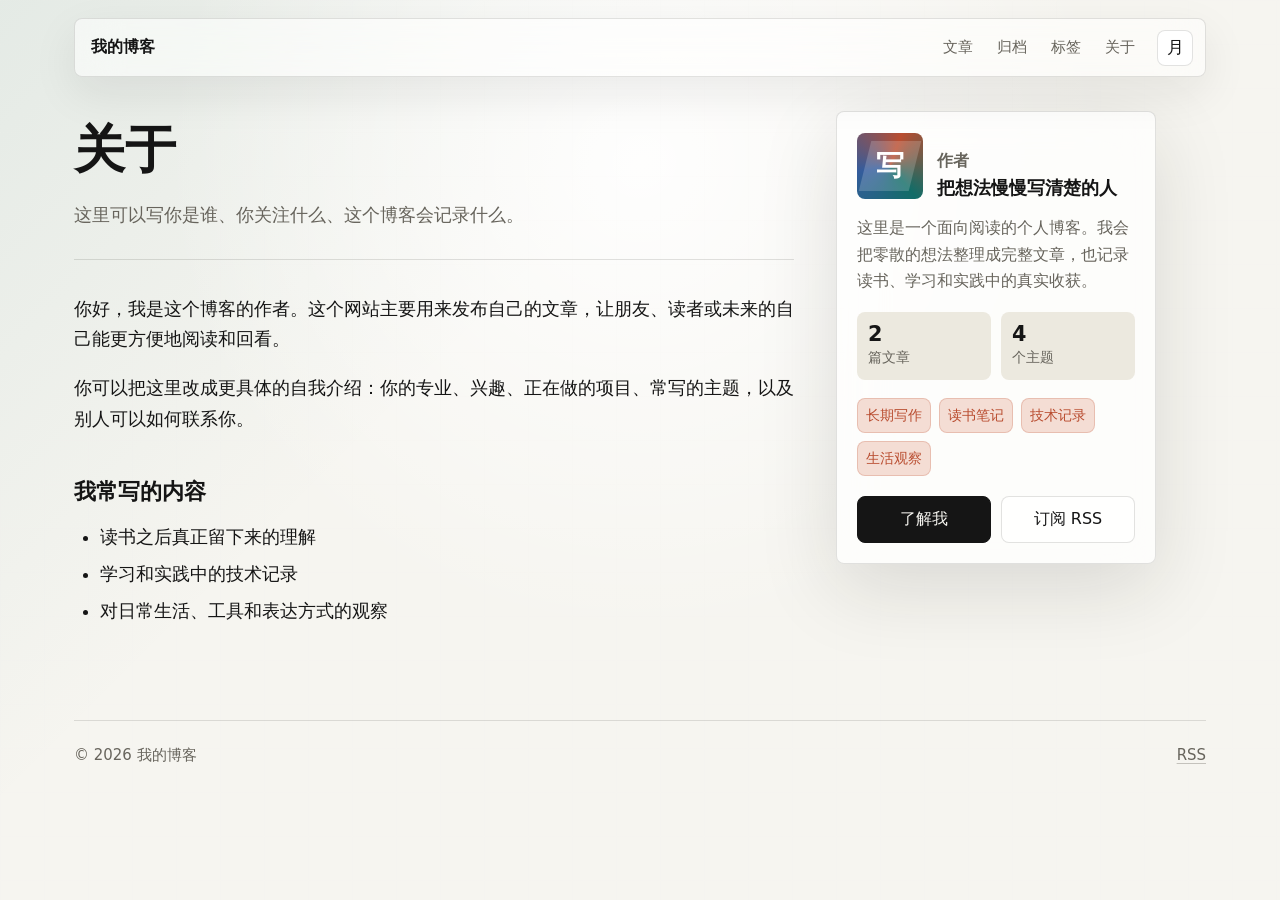
==== about/index.html @ 27caa25a "Add files via upload" ====
<!DOCTYPE html><html lang="zh-CN"> <head><meta charset="UTF-8"><meta name="description" content="关于这个博客和作者。"><meta name="viewport" content="width=device-width, initial-scale=1.0"><link rel="icon" type="image/svg+xml" href="/favicon.svg"><link rel="alternate" type="application/rss+xml" title="我的博客 RSS" href="/rss.xml"><title>关于 - 我的博客</title><link rel="stylesheet" href="/_astro/BaseLayout.DSLB6Lpn.css"></head> <body> <div class="reading-progress" data-reading-progress aria-hidden="true"></div> <div class="page-shell"> <header class="site-header"> <a class="brand" href="/" aria-label="回到首页">我的博客</a> <div class="header-actions"> <nav aria-label="主导航"> <a href="/">文章</a><a href="/archive/">归档</a><a href="/tags/">标签</a><a href="/about/">关于</a> </nav> <button class="icon-button" type="button" data-theme-toggle aria-label="切换到深色模式">月</button> </div> </header> <main>  <div class="about-grid"> <article class="article-page"> <header class="article-header"> <h1>关于</h1> <p>这里可以写你是谁、你关注什么、这个博客会记录什么。</p> </header> <div class="prose"> <p>
你好，我是这个博客的作者。这个网站主要用来发布自己的文章，让朋友、读者或未来的自己能更方便地阅读和回看。
</p> <p>
你可以把这里改成更具体的自我介绍：你的专业、兴趣、正在做的项目、常写的主题，以及别人可以如何联系你。
</p> <h2>我常写的内容</h2> <ul> <li>读书之后真正留下来的理解</li> <li>学习和实践中的技术记录</li> <li>对日常生活、工具和表达方式的观察</li> </ul> </div> </article> <aside class="author-panel" data-depth-card data-reveal aria-label="作者资料"> <div class="author-identity"> <div class="author-avatar" aria-hidden="true"> <span>写</span> </div> <div> <p class="eyebrow">作者</p> <h2>把想法慢慢写清楚的人</h2> </div> </div> <p>
这里是一个面向阅读的个人博客。我会把零散的想法整理成完整文章，也记录读书、学习和实践中的真实收获。
</p> <div class="author-stats" aria-label="博客概况"> <span><strong>2</strong> 篇文章</span> <span><strong>4</strong> 个主题</span> </div> <div class="topic-list" aria-label="常写主题"> <span>长期写作</span><span>读书笔记</span><span>技术记录</span><span>生活观察</span> </div> <div class="author-links"> <a href="/about/">了解我</a> <a href="/rss.xml">订阅 RSS</a> </div> </aside> </div>  </main> <footer class="site-footer"> <span>© 2026 我的博客</span> <a href="/rss.xml">RSS</a> </footer> </div> <script src="/site.js"></script> </body> </html>
---- _astro/BaseLayout.DSLB6Lpn.css ----
:root{color-scheme:light;--bg: #f6f5f0;--bg-rgb: 246, 245, 240;--surface: rgba(255, 255, 255, .74);--surface-solid: #ffffff;--surface-soft: #ece9df;--text: #151515;--muted: #67645c;--line: rgba(32, 32, 29, .13);--accent: #126c67;--accent-strong: #0a4d49;--accent-soft: #dff1ec;--warm: #b94d30;--warm-soft: #f4ddd4;--cool: #345c9c;--focus: #b94d30;--shadow: 0 24px 80px rgba(29, 29, 26, .13);--soft-shadow: 0 16px 45px rgba(29, 29, 26, .08);--max-width: 1180px;--reading-width: 720px;--spotlight-x: 50%;--spotlight-y: 18%}:root[data-theme=dark]{color-scheme:dark;--bg: #0f1110;--bg-rgb: 15, 17, 16;--surface: rgba(30, 32, 30, .72);--surface-solid: #1d1f1d;--surface-soft: #262925;--text: #f6f3ea;--muted: #b5b0a3;--line: rgba(246, 243, 234, .13);--accent: #79d2c2;--accent-strong: #a8efe2;--accent-soft: #173a36;--warm: #f09a75;--warm-soft: #3b261f;--cool: #9bbcff;--shadow: 0 24px 90px rgba(0, 0, 0, .42);--soft-shadow: 0 14px 42px rgba(0, 0, 0, .3)}*{box-sizing:border-box}html{background:radial-gradient(circle at var(--spotlight-x) var(--spotlight-y),rgba(255,255,255,.9),transparent 28rem),linear-gradient(135deg,rgba(18,108,103,.08),transparent 34rem),var(--bg);color:var(--text);font-family:ui-sans-serif,system-ui,-apple-system,BlinkMacSystemFont,Segoe UI,sans-serif;font-size:17px;line-height:1.65;scroll-behavior:smooth}:root[data-theme=dark] html,:root[data-theme=dark]{background:radial-gradient(circle at var(--spotlight-x) var(--spotlight-y),rgba(121,210,194,.18),transparent 28rem),linear-gradient(135deg,rgba(240,154,117,.1),transparent 34rem),var(--bg)}body{margin:0}body:before{background-image:linear-gradient(rgba(var(--bg-rgb),.2) 1px,transparent 1px),linear-gradient(90deg,rgba(var(--bg-rgb),.2) 1px,transparent 1px);background-size:44px 44px;content:"";inset:0;opacity:.34;pointer-events:none;position:fixed;z-index:-1}a{color:inherit;text-decoration-color:color-mix(in srgb,currentColor 35%,transparent);text-underline-offset:.18em;transition:color .18s ease,text-decoration-color .18s ease,background .18s ease,border-color .18s ease,transform .18s ease}a:hover{color:var(--accent-strong);text-decoration-color:currentColor}button,input{font:inherit}a:focus-visible,button:focus-visible,input:focus-visible{border-radius:8px;outline:3px solid color-mix(in srgb,var(--focus) 44%,transparent);outline-offset:4px}.reading-progress{background:linear-gradient(90deg,var(--accent),var(--cool),var(--warm));height:3px;left:0;position:fixed;right:0;top:0;transform:scaleX(0);transform-origin:left;z-index:40}.page-shell{margin:0 auto;max-width:var(--max-width);min-height:100vh;padding:18px 24px 36px}.site-header{align-items:center;backdrop-filter:blur(22px) saturate(160%);background:color-mix(in srgb,var(--surface) 76%,transparent);border:1px solid var(--line);border-radius:8px;box-shadow:var(--soft-shadow);display:flex;justify-content:space-between;gap:20px;padding:10px 12px 10px 16px;position:sticky;top:14px;z-index:30}.brand{color:var(--text);font-size:.96rem;font-weight:780;text-decoration:none;white-space:nowrap}.header-actions{align-items:center;display:flex;gap:12px}.site-header nav{align-items:center;display:flex;flex-wrap:wrap;gap:4px;justify-content:flex-end}.site-header nav a{border-radius:8px;color:var(--muted);font-size:.9rem;padding:6px 10px;text-decoration:none}.site-header nav a:hover{background:var(--surface-soft);color:var(--text)}.icon-button{align-items:center;background:var(--surface-solid);border:1px solid var(--line);border-radius:8px;color:var(--text);cursor:pointer;display:inline-flex;height:36px;justify-content:center;line-height:1;min-width:36px;padding:0}.icon-button:hover{border-color:color-mix(in srgb,var(--accent) 45%,var(--line));color:var(--accent-strong);transform:translateY(-1px)}main{padding:34px 0 32px}.hero-stage{align-items:center;display:grid;gap:42px;grid-template-columns:minmax(0,1.05fr) minmax(340px,.78fr);overflow:hidden;padding:58px 0 52px;position:relative}.kinetic-canvas{inset:0;opacity:.9;pointer-events:none;position:absolute;width:100%;height:100%;z-index:-1}.hero-copy{max-width:760px}.eyebrow{color:var(--accent);font-size:.83rem;font-weight:780;margin:0 0 12px}h1,h2,h3{line-height:1.08;margin:0}.hero-copy h1,.intro h1,.page-title h1,.article-header h1{font-family:ui-serif,Georgia,Times New Roman,"Noto Serif SC",serif;font-size:4.35rem;font-weight:820;max-width:830px}.hero-copy p,.intro p,.page-title p,.article-header p{color:var(--muted);font-size:1.08rem;margin:22px 0 0;max-width:650px}.hero-actions{display:flex;flex-wrap:wrap;gap:12px;margin-top:30px}.primary-link,.secondary-link,.author-links a,.feature-note a{align-items:center;border-radius:8px;display:inline-flex;font-size:.94rem;justify-content:center;min-height:42px;padding:9px 16px;text-decoration:none}.primary-link,.author-links a:first-child,.feature-note a{background:var(--text);border:1px solid var(--text);color:var(--bg)}.secondary-link,.author-links a:last-child{background:var(--surface);border:1px solid var(--line);color:var(--text)}.primary-link:hover,.secondary-link:hover,.author-links a:hover,.feature-note a:hover{transform:translateY(-2px)}.hero-visual{perspective:1200px}.device-shell{backdrop-filter:blur(28px) saturate(150%);background:linear-gradient(145deg,color-mix(in srgb,var(--surface-solid) 82%,transparent),color-mix(in srgb,var(--surface) 74%,transparent)),var(--surface);border:1px solid var(--line);border-radius:8px;box-shadow:var(--shadow);min-height:490px;overflow:hidden;padding:18px;position:relative;transform-style:preserve-3d}.device-shell:before{background:linear-gradient(115deg,transparent 0 34%,color-mix(in srgb,var(--accent) 28%,transparent) 34% 35%,transparent 35% 100%),repeating-linear-gradient(90deg,color-mix(in srgb,var(--line) 58%,transparent) 0 1px,transparent 1px 76px);content:"";inset:0;opacity:.42;position:absolute}.device-topline,.feature-note,.signal-grid{position:relative}.device-topline{align-items:center;color:var(--muted);display:flex;font-size:.82rem;justify-content:space-between}.feature-note{background:color-mix(in srgb,var(--surface-solid) 66%,transparent);border:1px solid var(--line);border-radius:8px;margin-top:88px;max-width:330px;padding:20px}.feature-note p{color:var(--accent);font-size:.84rem;font-weight:760;margin:0 0 10px}.feature-note h2{font-size:1.55rem}.feature-note span{color:var(--muted);display:block;margin-top:12px}.feature-note a{margin-top:18px}.signal-grid{display:grid;gap:10px;grid-template-columns:repeat(3,1fr);margin-left:auto;margin-top:54px;width:min(100%,310px)}.signal-grid span{aspect-ratio:1.35;background:linear-gradient(135deg,color-mix(in srgb,var(--accent) 26%,transparent),color-mix(in srgb,var(--cool) 18%,transparent)),var(--surface-soft);border:1px solid var(--line);border-radius:8px}.experience-strip{display:grid;gap:14px;grid-template-columns:repeat(3,1fr);margin-bottom:34px}.experience-strip div{backdrop-filter:blur(18px);background:var(--surface);border:1px solid var(--line);border-radius:8px;box-shadow:var(--soft-shadow);padding:18px}.experience-strip strong,.experience-strip span{display:block}.experience-strip strong{font-size:1rem}.experience-strip span{color:var(--muted);font-size:.9rem;margin-top:4px}.home-grid,.about-grid{align-items:start;display:grid;gap:42px;grid-template-columns:minmax(0,1fr) 320px}.about-grid{grid-template-columns:minmax(0,var(--reading-width)) 320px}.author-panel,.explore-panel{backdrop-filter:blur(24px) saturate(145%);background:var(--surface);border:1px solid var(--line);border-radius:8px;box-shadow:var(--shadow)}.author-panel{padding:20px;position:sticky;top:92px;transform-style:preserve-3d}.author-identity{align-items:center;display:flex;gap:14px}.author-avatar{align-items:center;aspect-ratio:1;background:conic-gradient(from 140deg,var(--accent),var(--cool),var(--warm),var(--accent));border-radius:8px;color:#fff;display:inline-flex;flex:0 0 66px;font-family:ui-serif,Georgia,"Noto Serif SC",serif;font-size:1.65rem;font-weight:820;justify-content:center;overflow:hidden;position:relative}.author-avatar:before{background:#ffffff2e;content:"";inset:8px;position:absolute;transform:skew(-14deg)}.author-avatar span{position:relative}.author-panel .eyebrow{margin-bottom:2px}.author-panel h2{font-size:1.08rem;line-height:1.24}.author-panel p{color:var(--muted);font-size:.94rem;margin:16px 0 0}.author-stats{display:grid;gap:10px;grid-template-columns:1fr 1fr;margin-top:18px}.author-stats span{background:var(--surface-soft);border-radius:8px;color:var(--muted);display:grid;font-size:.82rem;padding:11px}.author-stats strong{color:var(--text);font-size:1.22rem;line-height:1.1}.topic-list{display:flex;flex-wrap:wrap;gap:8px;margin-top:18px}.topic-list span{background:var(--warm-soft);border:1px solid color-mix(in srgb,var(--warm) 22%,transparent);border-radius:8px;color:var(--warm);font-size:.82rem;padding:5px 8px}.author-links{display:grid;gap:10px;grid-template-columns:1fr 1fr;margin-top:20px}.explore-panel{margin-bottom:34px;padding:20px}.section-heading{align-items:baseline;display:flex;justify-content:space-between;gap:16px;margin-bottom:18px}.section-heading h2{font-size:1.35rem}.section-heading a,.count-label{color:var(--muted);font-size:.92rem}.search-box{display:grid;gap:8px}.search-box span{color:var(--muted);font-size:.86rem}.search-box input{background:color-mix(in srgb,var(--surface-solid) 65%,transparent);border:1px solid var(--line);border-radius:8px;color:var(--text);min-height:48px;padding:10px 13px;width:100%}.search-box input::placeholder{color:color-mix(in srgb,var(--muted) 70%,transparent)}.filter-row{display:flex;flex-wrap:wrap;gap:8px;margin-top:14px}.filter-chip{background:var(--surface-soft);border:1px solid var(--line);border-radius:8px;color:var(--muted);cursor:pointer;font-size:.86rem;min-height:34px;padding:6px 10px;transition:transform .16s ease,background .16s ease,color .16s ease}.filter-chip:hover{transform:translateY(-1px)}.filter-chip.is-active{background:var(--accent);border-color:var(--accent);color:#fff}.article-section{position:relative}.article-section:before{background:linear-gradient(var(--accent),transparent);content:"";height:calc(100% - 84px);left:22px;opacity:.22;position:absolute;top:84px;width:1px}.post-list{display:grid;gap:18px}.post-card{backdrop-filter:blur(20px);background:var(--surface);border:1px solid var(--line);border-radius:8px;box-shadow:var(--soft-shadow);display:grid;gap:18px;grid-template-columns:46px minmax(0,1fr);padding:18px;position:relative;transform-style:preserve-3d;transition:background .18s ease,border-color .18s ease,box-shadow .18s ease,transform .18s ease}.post-card:hover{border-color:color-mix(in srgb,var(--accent) 34%,var(--line));box-shadow:var(--shadow)}.post-card[hidden]{display:none}.post-index{align-items:center;background:var(--text);border-radius:8px;color:var(--bg);display:inline-flex;font-size:.78rem;font-weight:760;height:36px;justify-content:center;margin-top:3px;width:36px}.post-card h2{font-size:1.5rem;margin-top:4px}.post-card h2 a{text-decoration:none}.post-card p{color:var(--muted);margin:10px 0 12px;max-width:680px}.post-meta{align-items:center;color:var(--muted);display:flex;flex-wrap:wrap;font-size:.88rem;gap:8px 14px}.tag-row{display:flex;flex-wrap:wrap;gap:8px}.tag-row a,.tag-cloud a{background:var(--accent-soft);border:1px solid color-mix(in srgb,var(--accent) 18%,transparent);border-radius:8px;color:var(--accent-strong);font-size:.88rem;line-height:1.2;padding:6px 9px;text-decoration:none}.tag-row a:hover,.tag-cloud a:hover{background:color-mix(in srgb,var(--accent-soft) 76%,var(--surface-solid));transform:translateY(-1px)}.empty-state{background:var(--surface);border:1px dashed var(--line);border-radius:8px;color:var(--muted);margin-top:16px;padding:16px}.page-title{border-bottom:1px solid var(--line);margin-bottom:34px;padding-bottom:28px}.article-page{margin:0 auto;max-width:var(--reading-width)}.article-header{border-bottom:1px solid var(--line);margin-bottom:34px;padding-bottom:28px}.article-header h1,.page-title h1{font-size:3rem;margin-top:12px}.article-header .tag-row{margin-top:18px}.prose{font-family:ui-serif,Georgia,Times New Roman,"Noto Serif SC",serif;font-size:1.08rem}.prose>*+*{margin-top:1.05em}.prose h2{font-family:ui-sans-serif,system-ui,-apple-system,BlinkMacSystemFont,Segoe UI,sans-serif;font-size:1.32rem;margin-top:2em}.prose p{margin-bottom:0}.prose ul,.prose ol{padding-left:1.4em}.prose li+li{margin-top:.35em}.prose code{background:var(--surface-soft);border-radius:4px;font-family:ui-monospace,SFMono-Regular,Consolas,Liberation Mono,monospace;font-size:.92em;padding:.1em .28em}.prose pre{background:#20201d;border-radius:8px;color:#fbfaf7;overflow-x:auto;padding:18px}.prose pre code{background:transparent;color:inherit;padding:0}.archive-list{display:grid;gap:32px}.archive-year h2{color:var(--accent);font-size:1rem;margin-bottom:10px}.archive-year ul{display:grid;gap:12px;list-style:none;margin:0;padding:0}.archive-year li{align-items:baseline;display:grid;gap:14px;grid-template-columns:74px 1fr}.archive-year time{color:var(--muted);font-size:.9rem}.tag-cloud{display:flex;flex-wrap:wrap;gap:10px}.tag-cloud a{align-items:center;display:inline-flex;gap:8px}.tag-cloud small{color:var(--muted);font-size:.78rem}.site-footer{align-items:center;border-top:1px solid var(--line);color:var(--muted);display:flex;font-size:.88rem;justify-content:space-between;gap:16px;margin-top:44px;padding-top:22px}[data-reveal]{opacity:1;transform:translateY(18px);transition:opacity .7s ease,transform .7s cubic-bezier(.2,.8,.2,1);transition-delay:var(--delay, 0ms)}[data-reveal].is-visible{opacity:1;transform:translateY(0)}@media(prefers-reduced-motion:reduce){*,*:before,*:after{animation-duration:.01ms!important;scroll-behavior:auto!important;transition-duration:.01ms!important}[data-reveal]{opacity:1;transform:none}}@media(max-width:980px){.hero-stage,.home-grid,.about-grid{grid-template-columns:1fr}.hero-stage{padding-top:40px}.hero-visual{max-width:560px}.author-panel{position:static}}@media(max-width:760px){html{font-size:16px}.page-shell{padding:12px 18px 30px}.site-header{align-items:flex-start;flex-direction:column;top:8px}.header-actions{align-items:flex-start;justify-content:space-between;width:100%}.site-header nav{justify-content:flex-start}main{padding-top:26px}.hero-stage{gap:22px;padding:26px 0 18px}.hero-copy h1{font-size:2.32rem}.hero-copy p{font-size:1rem;margin-top:16px}.hero-actions{margin-top:20px}.primary-link,.secondary-link{min-height:38px}.article-header h1,.page-title h1{font-size:2.2rem}.device-shell{min-height:246px;padding:14px}.feature-note{margin-top:28px;padding:16px}.feature-note h2{font-size:1.25rem}.feature-note span{margin-top:8px}.feature-note a{margin-top:12px;min-height:36px}.signal-grid{display:none}.experience-strip{grid-template-columns:1fr}.section-heading{align-items:flex-start;flex-direction:column;gap:8px}.author-links,.author-stats{grid-template-columns:1fr}.article-section:before{display:none}.post-card{grid-template-columns:1fr}.post-index{height:30px;width:42px}.archive-year li{gap:4px;grid-template-columns:1fr}}@media(max-width:430px){.hero-copy h1{font-size:2.18rem}.hero-actions{display:grid}.device-shell{min-height:238px}}
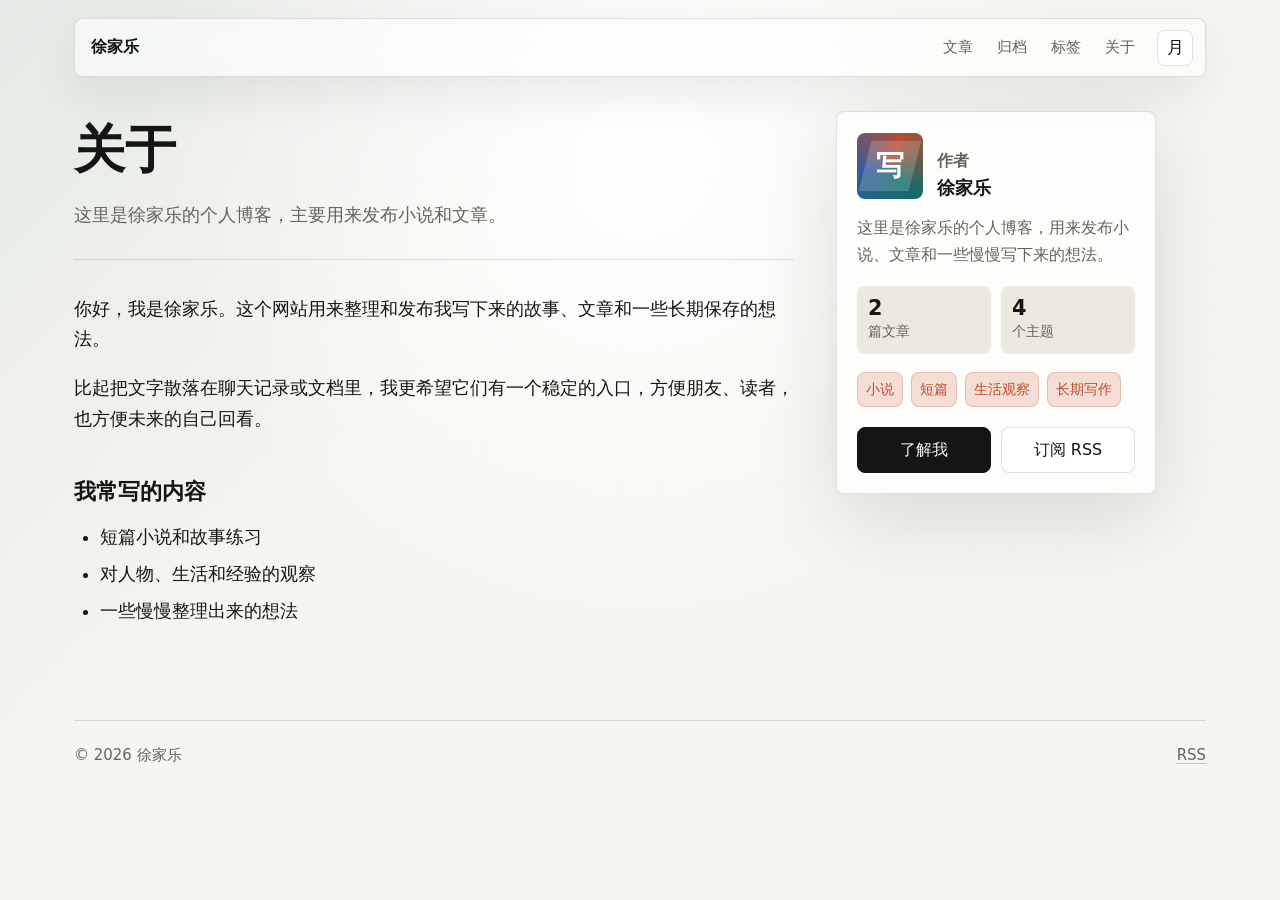
==== commit 67ee6d9c: "Add files via upload" ====
--- a/about/index.html
+++ b/about/index.html
@@ -1,7 +1,7 @@
-<!DOCTYPE html><html lang="zh-CN"> <head><meta charset="UTF-8"><meta name="description" content="关于这个博客和作者。"><meta name="viewport" content="width=device-width, initial-scale=1.0"><link rel="icon" type="image/svg+xml" href="/favicon.svg"><link rel="alternate" type="application/rss+xml" title="我的博客 RSS" href="/rss.xml"><title>关于 - 我的博客</title><link rel="stylesheet" href="/_astro/BaseLayout.DSLB6Lpn.css"></head> <body> <div class="reading-progress" data-reading-progress aria-hidden="true"></div> <div class="page-shell"> <header class="site-header"> <a class="brand" href="/" aria-label="回到首页">我的博客</a> <div class="header-actions"> <nav aria-label="主导航"> <a href="/">文章</a><a href="/archive/">归档</a><a href="/tags/">标签</a><a href="/about/">关于</a> </nav> <button class="icon-button" type="button" data-theme-toggle aria-label="切换到深色模式">月</button> </div> </header> <main>  <div class="about-grid"> <article class="article-page"> <header class="article-header"> <h1>关于</h1> <p>这里可以写你是谁、你关注什么、这个博客会记录什么。</p> </header> <div class="prose"> <p>
-你好，我是这个博客的作者。这个网站主要用来发布自己的文章，让朋友、读者或未来的自己能更方便地阅读和回看。
+<!DOCTYPE html><html lang="zh-CN"> <head><meta charset="UTF-8"><meta name="description" content="关于徐家乐和这个博客。"><meta name="viewport" content="width=device-width, initial-scale=1.0"><link rel="icon" type="image/svg+xml" href="/favicon.svg"><link rel="alternate" type="application/rss+xml" title="徐家乐 RSS" href="/rss.xml"><title>关于 - 徐家乐</title><link rel="stylesheet" href="/_astro/BaseLayout.DSLB6Lpn.css"></head> <body> <div class="reading-progress" data-reading-progress aria-hidden="true"></div> <div class="page-shell"> <header class="site-header"> <a class="brand" href="/" aria-label="回到首页">徐家乐</a> <div class="header-actions"> <nav aria-label="主导航"> <a href="/">文章</a><a href="/archive/">归档</a><a href="/tags/">标签</a><a href="/about/">关于</a> </nav> <button class="icon-button" type="button" data-theme-toggle aria-label="切换到深色模式">月</button> </div> </header> <main>  <div class="about-grid"> <article class="article-page"> <header class="article-header"> <h1>关于</h1> <p>这里是徐家乐的个人博客，主要用来发布小说和文章。</p> </header> <div class="prose"> <p>
+你好，我是徐家乐。这个网站用来整理和发布我写下来的故事、文章和一些长期保存的想法。
 </p> <p>
-你可以把这里改成更具体的自我介绍：你的专业、兴趣、正在做的项目、常写的主题，以及别人可以如何联系你。
-</p> <h2>我常写的内容</h2> <ul> <li>读书之后真正留下来的理解</li> <li>学习和实践中的技术记录</li> <li>对日常生活、工具和表达方式的观察</li> </ul> </div> </article> <aside class="author-panel" data-depth-card data-reveal aria-label="作者资料"> <div class="author-identity"> <div class="author-avatar" aria-hidden="true"> <span>写</span> </div> <div> <p class="eyebrow">作者</p> <h2>把想法慢慢写清楚的人</h2> </div> </div> <p>
-这里是一个面向阅读的个人博客。我会把零散的想法整理成完整文章，也记录读书、学习和实践中的真实收获。
-</p> <div class="author-stats" aria-label="博客概况"> <span><strong>2</strong> 篇文章</span> <span><strong>4</strong> 个主题</span> </div> <div class="topic-list" aria-label="常写主题"> <span>长期写作</span><span>读书笔记</span><span>技术记录</span><span>生活观察</span> </div> <div class="author-links"> <a href="/about/">了解我</a> <a href="/rss.xml">订阅 RSS</a> </div> </aside> </div>  </main> <footer class="site-footer"> <span>© 2026 我的博客</span> <a href="/rss.xml">RSS</a> </footer> </div> <script src="/site.js"></script> </body> </html>+比起把文字散落在聊天记录或文档里，我更希望它们有一个稳定的入口，方便朋友、读者，也方便未来的自己回看。
+</p> <h2>我常写的内容</h2> <ul> <li>短篇小说和故事练习</li> <li>对人物、生活和经验的观察</li> <li>一些慢慢整理出来的想法</li> </ul> </div> </article> <aside class="author-panel" data-depth-card data-reveal aria-label="作者资料"> <div class="author-identity"> <div class="author-avatar" aria-hidden="true"> <span>写</span> </div> <div> <p class="eyebrow">作者</p> <h2>徐家乐</h2> </div> </div> <p>
+这里是徐家乐的个人博客，用来发布小说、文章和一些慢慢写下来的想法。
+</p> <div class="author-stats" aria-label="博客概况"> <span><strong>2</strong> 篇文章</span> <span><strong>4</strong> 个主题</span> </div> <div class="topic-list" aria-label="常写主题"> <span>小说</span><span>短篇</span><span>生活观察</span><span>长期写作</span> </div> <div class="author-links"> <a href="/about/">了解我</a> <a href="/rss.xml">订阅 RSS</a> </div> </aside> </div>  </main> <footer class="site-footer"> <span>© 2026 徐家乐</span> <a href="/rss.xml">RSS</a> </footer> </div> <script src="/site.js"></script> </body> </html>
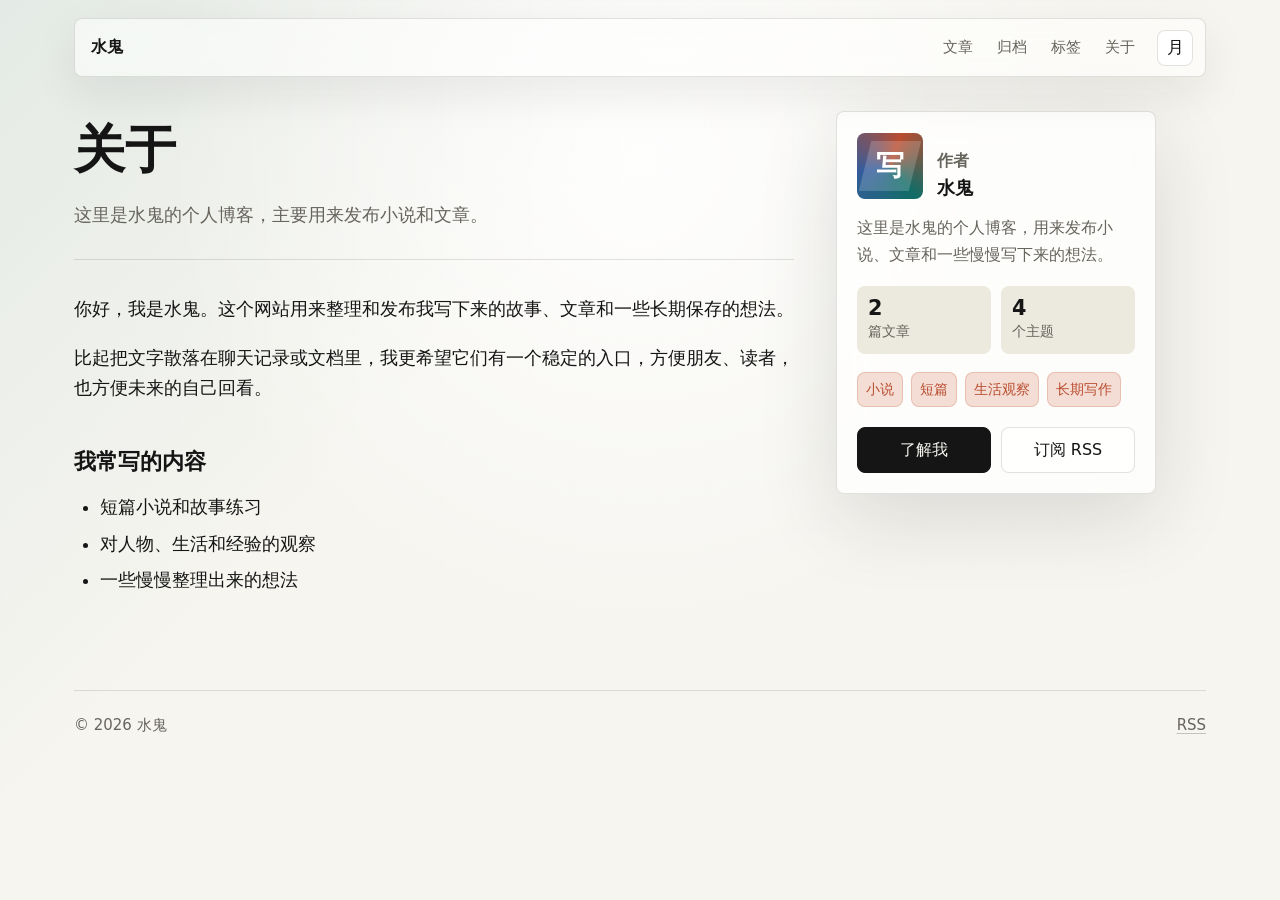
==== commit 79122244: "Add files via upload" ====
--- a/about/index.html
+++ b/about/index.html
@@ -1,7 +1,7 @@
-<!DOCTYPE html><html lang="zh-CN"> <head><meta charset="UTF-8"><meta name="description" content="关于徐家乐和这个博客。"><meta name="viewport" content="width=device-width, initial-scale=1.0"><link rel="icon" type="image/svg+xml" href="/favicon.svg"><link rel="alternate" type="application/rss+xml" title="徐家乐 RSS" href="/rss.xml"><title>关于 - 徐家乐</title><link rel="stylesheet" href="/_astro/BaseLayout.DSLB6Lpn.css"></head> <body> <div class="reading-progress" data-reading-progress aria-hidden="true"></div> <div class="page-shell"> <header class="site-header"> <a class="brand" href="/" aria-label="回到首页">徐家乐</a> <div class="header-actions"> <nav aria-label="主导航"> <a href="/">文章</a><a href="/archive/">归档</a><a href="/tags/">标签</a><a href="/about/">关于</a> </nav> <button class="icon-button" type="button" data-theme-toggle aria-label="切换到深色模式">月</button> </div> </header> <main>  <div class="about-grid"> <article class="article-page"> <header class="article-header"> <h1>关于</h1> <p>这里是徐家乐的个人博客，主要用来发布小说和文章。</p> </header> <div class="prose"> <p>
-你好，我是徐家乐。这个网站用来整理和发布我写下来的故事、文章和一些长期保存的想法。
+<!DOCTYPE html><html lang="zh-CN"> <head><meta charset="UTF-8"><meta name="description" content="关于水鬼和这个博客。"><meta name="viewport" content="width=device-width, initial-scale=1.0"><link rel="icon" type="image/svg+xml" href="/favicon.svg"><link rel="alternate" type="application/rss+xml" title="水鬼 RSS" href="/rss.xml"><title>关于 - 水鬼</title><link rel="stylesheet" href="/_astro/BaseLayout.DSLB6Lpn.css"></head> <body> <div class="reading-progress" data-reading-progress aria-hidden="true"></div> <div class="page-shell"> <header class="site-header"> <a class="brand" href="/" aria-label="回到首页">水鬼</a> <div class="header-actions"> <nav aria-label="主导航"> <a href="/">文章</a><a href="/archive/">归档</a><a href="/tags/">标签</a><a href="/about/">关于</a> </nav> <button class="icon-button" type="button" data-theme-toggle aria-label="切换到深色模式">月</button> </div> </header> <main>  <div class="about-grid"> <article class="article-page"> <header class="article-header"> <h1>关于</h1> <p>这里是水鬼的个人博客，主要用来发布小说和文章。</p> </header> <div class="prose"> <p>
+你好，我是水鬼。这个网站用来整理和发布我写下来的故事、文章和一些长期保存的想法。
 </p> <p>
 比起把文字散落在聊天记录或文档里，我更希望它们有一个稳定的入口，方便朋友、读者，也方便未来的自己回看。
-</p> <h2>我常写的内容</h2> <ul> <li>短篇小说和故事练习</li> <li>对人物、生活和经验的观察</li> <li>一些慢慢整理出来的想法</li> </ul> </div> </article> <aside class="author-panel" data-depth-card data-reveal aria-label="作者资料"> <div class="author-identity"> <div class="author-avatar" aria-hidden="true"> <span>写</span> </div> <div> <p class="eyebrow">作者</p> <h2>徐家乐</h2> </div> </div> <p>
-这里是徐家乐的个人博客，用来发布小说、文章和一些慢慢写下来的想法。
-</p> <div class="author-stats" aria-label="博客概况"> <span><strong>2</strong> 篇文章</span> <span><strong>4</strong> 个主题</span> </div> <div class="topic-list" aria-label="常写主题"> <span>小说</span><span>短篇</span><span>生活观察</span><span>长期写作</span> </div> <div class="author-links"> <a href="/about/">了解我</a> <a href="/rss.xml">订阅 RSS</a> </div> </aside> </div>  </main> <footer class="site-footer"> <span>© 2026 徐家乐</span> <a href="/rss.xml">RSS</a> </footer> </div> <script src="/site.js"></script> </body> </html>+</p> <h2>我常写的内容</h2> <ul> <li>短篇小说和故事练习</li> <li>对人物、生活和经验的观察</li> <li>一些慢慢整理出来的想法</li> </ul> </div> </article> <aside class="author-panel" data-depth-card data-reveal aria-label="作者资料"> <div class="author-identity"> <div class="author-avatar" aria-hidden="true"> <span>写</span> </div> <div> <p class="eyebrow">作者</p> <h2>水鬼</h2> </div> </div> <p>
+这里是水鬼的个人博客，用来发布小说、文章和一些慢慢写下来的想法。
+</p> <div class="author-stats" aria-label="博客概况"> <span><strong>2</strong> 篇文章</span> <span><strong>4</strong> 个主题</span> </div> <div class="topic-list" aria-label="常写主题"> <span>小说</span><span>短篇</span><span>生活观察</span><span>长期写作</span> </div> <div class="author-links"> <a href="/about/">了解我</a> <a href="/rss.xml">订阅 RSS</a> </div> </aside> </div>  </main> <footer class="site-footer"> <span>© 2026 水鬼</span> <a href="/rss.xml">RSS</a> </footer> </div> <script src="/site.js"></script> </body> </html>
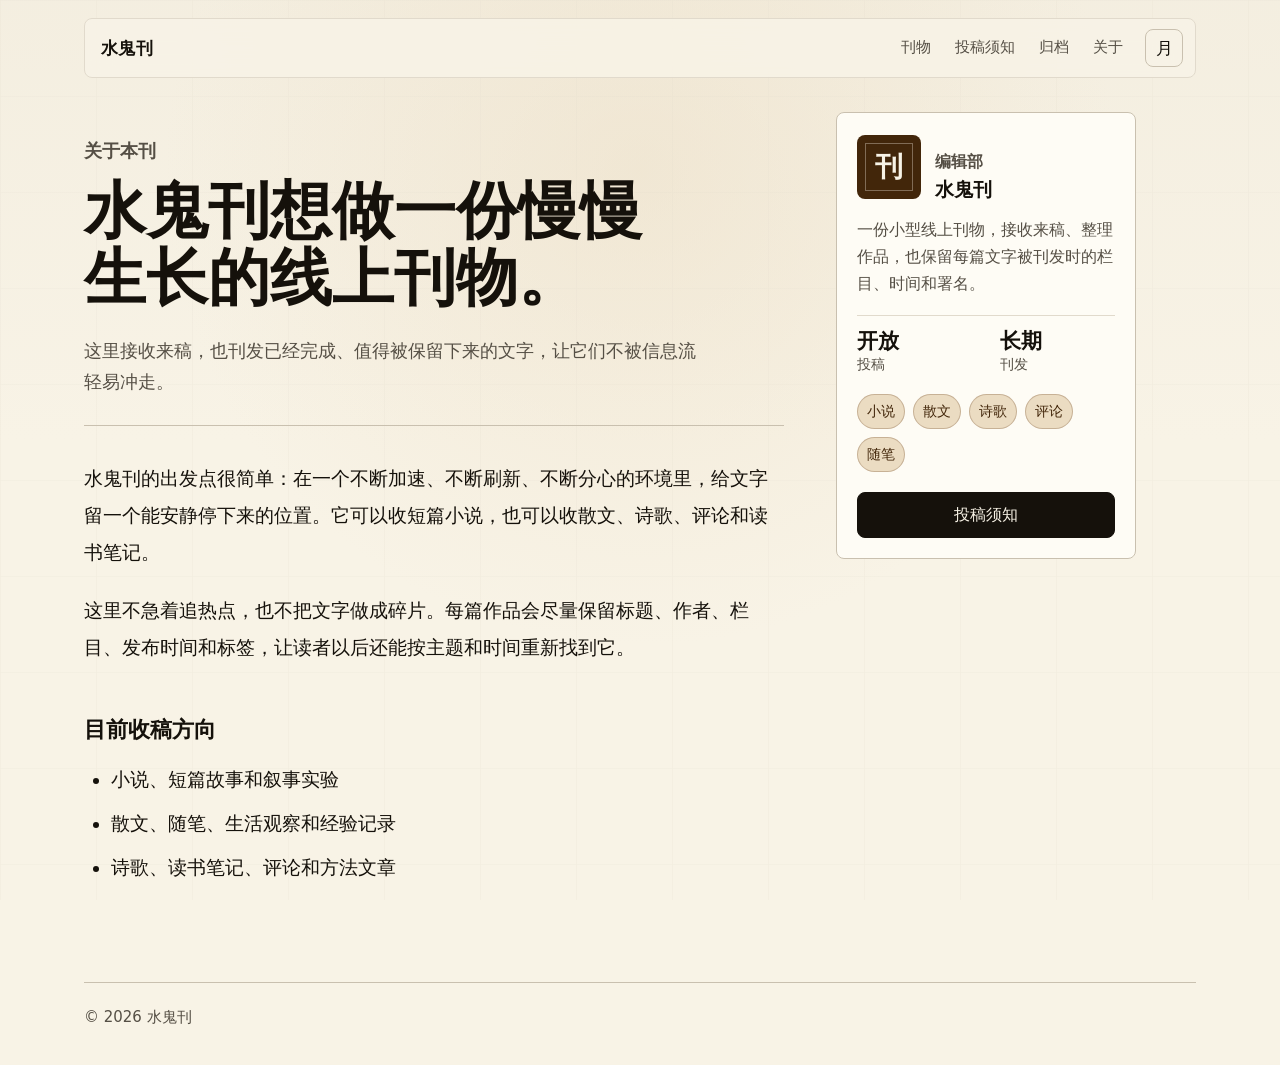
==== commit 64b819a6: "Add files via upload" ====
--- a/about/index.html
+++ b/about/index.html
@@ -1,7 +1,7 @@
-<!DOCTYPE html><html lang="zh-CN"> <head><meta charset="UTF-8"><meta name="description" content="关于水鬼和这个博客。"><meta name="viewport" content="width=device-width, initial-scale=1.0"><link rel="icon" type="image/svg+xml" href="/favicon.svg"><link rel="alternate" type="application/rss+xml" title="水鬼 RSS" href="/rss.xml"><title>关于 - 水鬼</title><link rel="stylesheet" href="/_astro/BaseLayout.DSLB6Lpn.css"></head> <body> <div class="reading-progress" data-reading-progress aria-hidden="true"></div> <div class="page-shell"> <header class="site-header"> <a class="brand" href="/" aria-label="回到首页">水鬼</a> <div class="header-actions"> <nav aria-label="主导航"> <a href="/">文章</a><a href="/archive/">归档</a><a href="/tags/">标签</a><a href="/about/">关于</a> </nav> <button class="icon-button" type="button" data-theme-toggle aria-label="切换到深色模式">月</button> </div> </header> <main>  <div class="about-grid"> <article class="article-page"> <header class="article-header"> <h1>关于</h1> <p>这里是水鬼的个人博客，主要用来发布小说和文章。</p> </header> <div class="prose"> <p>
-你好，我是水鬼。这个网站用来整理和发布我写下来的故事、文章和一些长期保存的想法。
+<!DOCTYPE html><html lang="zh-CN"> <head><meta charset="UTF-8"><meta name="description" content="关于水鬼刊的创刊目的与收稿方向。"><meta name="viewport" content="width=device-width, initial-scale=1.0"><link rel="icon" type="image/svg+xml" href="/favicon.svg"><title>关于本刊 - 水鬼刊</title><link rel="stylesheet" href="/_astro/BaseLayout.CRaoIk6J.css"></head> <body> <div class="reading-progress" data-reading-progress aria-hidden="true"></div> <div class="page-shell"> <header class="site-header"> <a class="brand" href="/" aria-label="回到首页">水鬼刊</a> <div class="header-actions"> <nav aria-label="主导航"> <a href="/">刊物</a><a href="/#submission-guidelines">投稿须知</a><a href="/archive/">归档</a><a href="/about/">关于</a> </nav> <button class="icon-button" type="button" data-theme-toggle aria-label="切换到深色模式">月</button> </div> </header> <main>  <div class="about-grid"> <article class="article-page"> <header class="article-header"> <p class="eyebrow">关于本刊</p> <h1>水鬼刊想做一份慢慢生长的线上刊物。</h1> <p>这里接收来稿，也刊发已经完成、值得被保留下来的文字，让它们不被信息流轻易冲走。</p> </header> <div class="prose"> <p>
+水鬼刊的出发点很简单：在一个不断加速、不断刷新、不断分心的环境里，给文字留一个能安静停下来的位置。它可以收短篇小说，也可以收散文、诗歌、评论和读书笔记。
 </p> <p>
-比起把文字散落在聊天记录或文档里，我更希望它们有一个稳定的入口，方便朋友、读者，也方便未来的自己回看。
-</p> <h2>我常写的内容</h2> <ul> <li>短篇小说和故事练习</li> <li>对人物、生活和经验的观察</li> <li>一些慢慢整理出来的想法</li> </ul> </div> </article> <aside class="author-panel" data-depth-card data-reveal aria-label="作者资料"> <div class="author-identity"> <div class="author-avatar" aria-hidden="true"> <span>写</span> </div> <div> <p class="eyebrow">作者</p> <h2>水鬼</h2> </div> </div> <p>
-这里是水鬼的个人博客，用来发布小说、文章和一些慢慢写下来的想法。
-</p> <div class="author-stats" aria-label="博客概况"> <span><strong>2</strong> 篇文章</span> <span><strong>4</strong> 个主题</span> </div> <div class="topic-list" aria-label="常写主题"> <span>小说</span><span>短篇</span><span>生活观察</span><span>长期写作</span> </div> <div class="author-links"> <a href="/about/">了解我</a> <a href="/rss.xml">订阅 RSS</a> </div> </aside> </div>  </main> <footer class="site-footer"> <span>© 2026 水鬼</span> <a href="/rss.xml">RSS</a> </footer> </div> <script src="/site.js"></script> </body> </html>+这里不急着追热点，也不把文字做成碎片。每篇作品会尽量保留标题、作者、栏目、发布时间和标签，让读者以后还能按主题和时间重新找到它。
+</p> <h2>目前收稿方向</h2> <ul> <li>小说、短篇故事和叙事实验</li> <li>散文、随笔、生活观察和经验记录</li> <li>诗歌、读书笔记、评论和方法文章</li> </ul> </div> </article> <aside class="author-panel" data-depth-card data-reveal aria-label="刊物资料"> <div class="author-identity"> <div class="author-avatar" aria-hidden="true"> <span>刊</span> </div> <div> <p class="eyebrow">编辑部</p> <h2>水鬼刊</h2> </div> </div> <p>
+一份小型线上刊物，接收来稿、整理作品，也保留每篇文字被刊发时的栏目、时间和署名。
+</p> <div class="author-stats" aria-label="刊物状态"> <span><strong>开放</strong> 投稿</span> <span><strong>长期</strong> 刊发</span> </div> <div class="topic-list" aria-label="收稿栏目"> <span>小说</span><span>散文</span><span>诗歌</span><span>评论</span><span>随笔</span> </div> <div class="author-links"> <a href="/#submission-guidelines">投稿须知</a> </div> </aside> </div>  </main> <footer class="site-footer"> <span>© 2026 水鬼刊</span> </footer> </div> <script src="/site.js"></script> </body> </html>
--- a/_astro/BaseLayout.CRaoIk6J.css
+++ b/_astro/BaseLayout.CRaoIk6J.css
@@ -0,0 +1 @@
+:root{color-scheme:light;--bg: oklch(.965 .018 88);--bg-rgb: 247, 244, 232;--surface: oklch(.99 .009 88);--surface-soft: oklch(.93 .022 88);--text: oklch(.18 .014 82);--muted: oklch(.43 .018 78);--line: oklch(.81 .025 82);--line-soft: oklch(.89 .02 84);--accent: oklch(.42 .072 62);--accent-strong: oklch(.3 .058 62);--accent-soft: oklch(.9 .038 82);--focus: oklch(.52 .15 32);--max-width: 1160px;--reading-width: 700px;--spotlight-x: 50%;--spotlight-y: 16%}:root[data-theme=dark]{color-scheme:dark;--bg: oklch(.16 .015 70);--bg-rgb: 22, 19, 15;--surface: oklch(.22 .016 72);--surface-soft: oklch(.29 .018 72);--text: oklch(.92 .018 85);--muted: oklch(.72 .02 82);--line: oklch(.36 .02 72);--line-soft: oklch(.3 .018 72);--accent: oklch(.75 .09 66);--accent-strong: oklch(.84 .075 66);--accent-soft: oklch(.3 .045 68);--focus: oklch(.72 .16 45)}*{box-sizing:border-box}html{background:radial-gradient(circle at var(--spotlight-x) var(--spotlight-y),color-mix(in oklch,var(--accent-soft) 46%,transparent),transparent 28rem),linear-gradient(180deg,color-mix(in oklch,var(--surface-soft) 42%,transparent),transparent 26rem),var(--bg);color:var(--text);font-family:ui-sans-serif,system-ui,-apple-system,BlinkMacSystemFont,Segoe UI,sans-serif;font-size:17px;line-height:1.65;scroll-behavior:smooth}body{margin:0}body:before{background:linear-gradient(90deg,color-mix(in oklch,var(--line-soft) 70%,transparent) 1px,transparent 1px),linear-gradient(color-mix(in oklch,var(--line-soft) 42%,transparent) 1px,transparent 1px);background-size:96px 96px;content:"";inset:0;opacity:.26;pointer-events:none;position:fixed;z-index:-1}a{color:inherit;text-decoration-color:color-mix(in oklch,currentColor 34%,transparent);text-underline-offset:.18em;transition:color .18s ease,text-decoration-color .18s ease,background-color .18s ease,border-color .18s ease,transform .18s ease}a:hover{color:var(--accent-strong);text-decoration-color:currentColor}button,input{font:inherit}a:focus-visible,button:focus-visible,input:focus-visible{border-radius:8px;outline:3px solid color-mix(in oklch,var(--focus) 58%,transparent);outline-offset:4px}.reading-progress{background:var(--accent);height:3px;left:0;position:fixed;right:0;top:0;transform:scaleX(0);transform-origin:left;z-index:40}.page-shell{margin:0 auto;max-width:var(--max-width);min-height:100dvh;padding:18px 24px 36px}.site-header{align-items:center;background:color-mix(in oklch,var(--bg) 88%,transparent);border:1px solid var(--line-soft);border-radius:8px;display:flex;gap:20px;justify-content:space-between;padding:10px 12px 10px 16px;position:sticky;top:14px;z-index:30}@supports (backdrop-filter: blur(16px)){.site-header{backdrop-filter:blur(18px)}}.brand{color:var(--text);font-size:1rem;font-weight:820;letter-spacing:.02em;text-decoration:none;white-space:nowrap}.header-actions{align-items:center;display:flex;gap:12px}.site-header nav{align-items:center;display:flex;flex-wrap:wrap;gap:4px;justify-content:flex-end}.site-header nav a{border-radius:8px;color:var(--muted);font-size:.9rem;min-height:36px;padding:6px 10px;text-decoration:none}.site-header nav a:hover{background:var(--surface-soft);color:var(--text)}.icon-button{align-items:center;background:transparent;border:1px solid var(--line);border-radius:8px;color:var(--text);cursor:pointer;display:inline-flex;height:38px;justify-content:center;line-height:1;min-width:38px;padding:0}.icon-button:hover{background:var(--surface-soft);border-color:var(--accent);color:var(--accent-strong);transform:translateY(-1px)}main{padding:34px 0 32px}.hero-stage{align-items:center;display:grid;gap:clamp(28px,5vw,76px);grid-template-columns:minmax(0,1.02fr) minmax(300px,.72fr);min-height:min(620px,calc(100dvh - 118px));overflow:hidden;padding:clamp(34px,6vw,76px) 0 clamp(30px,5vw,56px);position:relative}.magazine-hero{grid-template-columns:minmax(0,.95fr) minmax(320px,.8fr)}.kinetic-canvas{inset:0;opacity:.56;pointer-events:none;position:absolute;width:100%;height:100%;z-index:-1}.hero-copy{max-width:780px}.eyebrow{color:var(--accent);font-size:.86rem;font-weight:760;margin:0 0 12px}h1,h2,h3{line-height:1.08;margin:0;text-wrap:balance}.hero-copy h1{font-family:"Noto Serif SC",Songti SC,STSong,ui-serif,Georgia,serif;font-size:clamp(4.6rem,18vw,8.8rem);font-weight:900;letter-spacing:.02em;line-height:.94}.magazine-hero .hero-copy h1{font-size:clamp(4.2rem,14vw,8rem)}.intro h1,.page-title h1,.article-header h1{font-family:"Noto Serif SC",Songti SC,STSong,ui-serif,Georgia,serif;font-size:clamp(2.2rem,7vw,3.65rem);font-weight:850;max-width:800px}.hero-copy p,.intro p,.page-title p,.article-header p{color:var(--muted);font-size:1.08rem;margin:24px 0 0;max-width:620px;text-wrap:pretty}.hero-actions{display:flex;flex-wrap:wrap;gap:12px;margin-top:32px}.primary-link,.secondary-link,.author-links a,.feature-note a{align-items:center;border-radius:8px;display:inline-flex;font-size:.94rem;justify-content:center;min-height:44px;padding:9px 16px;text-decoration:none}.primary-link,.author-links a:first-child,.feature-note a{background:var(--text);border:1px solid var(--text);color:var(--bg)}.secondary-link,.author-links a:nth-child(2){background:transparent;border:1px solid var(--line);color:var(--text)}.primary-link:hover,.secondary-link:hover,.author-links a:hover,.feature-note a:hover{transform:translateY(-2px)}.hero-visual{perspective:1000px}.mission-card{background:linear-gradient(180deg,color-mix(in oklch,var(--surface) 92%,transparent),var(--surface)),var(--surface);border:1px solid var(--line);border-radius:8px;min-height:430px;padding:clamp(22px,4vw,34px);position:relative;transform-style:preserve-3d}.mission-card:before{background:color-mix(in oklch,var(--accent) 14%,transparent);content:"";height:1px;left:24px;position:absolute;right:24px;top:86px}.mission-card h2{font-family:"Noto Serif SC",Songti SC,STSong,ui-serif,serif;font-size:clamp(1.8rem,4vw,2.7rem);letter-spacing:.01em;max-width:520px}.mission-card>p{color:var(--muted);margin:32px 0 0;max-width:560px}.mission-lines{border-top:1px solid var(--line-soft);display:grid;gap:0;margin:34px 0 0}.mission-lines div{display:grid;gap:12px;grid-template-columns:92px minmax(0,1fr);padding:16px 0}.mission-lines div+div{border-top:1px solid var(--line-soft)}.mission-lines dt{color:var(--accent-strong);font-weight:780}.mission-lines dd{color:var(--muted);margin:0}.device-shell{background:color-mix(in oklch,var(--surface) 86%,transparent);border:1px solid var(--line);border-radius:8px;min-height:430px;overflow:hidden;padding:18px;position:relative;transform-style:preserve-3d}.device-shell:before{background:linear-gradient(115deg,transparent 0 36%,color-mix(in oklch,var(--accent) 34%,transparent) 36% 37%,transparent 37% 100%),linear-gradient(180deg,transparent,color-mix(in oklch,var(--accent-soft) 28%,transparent));content:"";inset:0;opacity:.52;position:absolute}.device-topline,.feature-note,.signal-grid{position:relative}.device-topline{align-items:center;border-bottom:1px solid var(--line-soft);color:var(--muted);display:flex;font-size:.84rem;justify-content:space-between;padding-bottom:12px}.feature-note{background:var(--surface);border:1px solid var(--line);border-radius:8px;margin-top:76px;max-width:340px;padding:20px}.feature-note p{color:var(--accent);font-size:.84rem;font-weight:760;margin:0 0 10px}.feature-note h2{font-size:1.65rem}.feature-note span{color:var(--muted);display:block;margin-top:12px}.feature-note a{margin-top:18px}.signal-grid{display:grid;gap:10px;grid-template-columns:repeat(3,1fr);margin-left:auto;margin-top:44px;width:min(100%,300px)}.signal-grid span{aspect-ratio:1.7;background:color-mix(in oklch,var(--accent-soft) 52%,var(--surface));border:1px solid var(--line-soft);border-radius:8px}.experience-strip,.publication-strip{border-bottom:1px solid var(--line);border-top:1px solid var(--line);display:grid;gap:0;grid-template-columns:repeat(3,1fr);margin-bottom:38px}.experience-strip div,.publication-strip div{padding:20px 22px}.experience-strip div+div,.publication-strip div+div{border-left:1px solid var(--line-soft)}.experience-strip strong,.experience-strip span,.publication-strip strong,.publication-strip span{display:block}.experience-strip strong,.publication-strip strong{font-size:1rem}.experience-strip span,.publication-strip span{color:var(--muted);font-size:.9rem;margin-top:5px}.home-grid,.about-grid{align-items:start;display:grid;gap:clamp(28px,5vw,52px);grid-template-columns:minmax(0,1fr) 300px}.about-grid{grid-template-columns:minmax(0,var(--reading-width)) 300px}.author-panel,.explore-panel,.submission-panel{background:var(--surface);border:1px solid var(--line);border-radius:8px}.author-panel{padding:20px;position:sticky;top:92px;transform-style:preserve-3d}.author-identity{align-items:center;display:flex;gap:14px}.author-avatar{align-items:center;aspect-ratio:1;background:var(--accent-strong);border-radius:8px;color:var(--bg);display:inline-flex;flex:0 0 64px;font-family:"Noto Serif SC",Songti SC,ui-serif,serif;font-size:1.62rem;font-weight:900;justify-content:center;overflow:hidden;position:relative}.author-avatar:before{border:1px solid color-mix(in oklch,var(--bg) 34%,transparent);content:"";inset:8px;position:absolute}.author-avatar span{position:relative}.author-panel .eyebrow{margin-bottom:2px}.author-panel h2{font-size:1.12rem;line-height:1.24}.author-panel p{color:var(--muted);font-size:.95rem;margin:16px 0 0}.author-stats{border-top:1px solid var(--line-soft);display:grid;gap:0;grid-template-columns:1fr 1fr;margin-top:18px}.author-stats span{color:var(--muted);display:grid;font-size:.82rem;padding:13px 0 0}.author-stats span+span{padding-left:14px}.author-stats strong{color:var(--text);font-size:1.25rem;line-height:1.1}.topic-list{display:flex;flex-wrap:wrap;gap:8px;margin-top:18px}.topic-list span{background:var(--accent-soft);border:1px solid color-mix(in oklch,var(--accent) 28%,transparent);border-radius:999px;color:var(--accent-strong);font-size:.82rem;padding:5px 9px}.author-links{display:grid;gap:10px;grid-template-columns:1fr;margin-top:20px}.explore-panel,.submission-panel{margin-bottom:34px;padding:20px}.submission-panel{background:linear-gradient(135deg,color-mix(in oklch,var(--accent-soft) 34%,transparent),transparent 42%),var(--surface)}.guideline-list{border-top:1px solid var(--line);display:grid;grid-template-columns:repeat(2,minmax(0,1fr))}.guideline-list article{border-bottom:1px solid var(--line-soft);min-height:132px;padding:18px 20px 18px 0}.guideline-list article:nth-child(2n){border-left:1px solid var(--line-soft);padding-left:20px}.guideline-list strong{display:block;font-size:1rem}.guideline-list p{color:var(--muted);font-size:.94rem;margin:8px 0 0;text-wrap:pretty}.submission-note{align-items:start;background:color-mix(in oklch,var(--accent-soft) 48%,var(--surface));border:1px solid color-mix(in oklch,var(--accent) 24%,var(--line));border-radius:8px;display:grid;gap:10px;grid-template-columns:96px minmax(0,1fr);margin-top:20px;padding:16px}.submission-note strong{color:var(--accent-strong)}.submission-note p{color:var(--muted);margin:0}.submission-note a{color:var(--accent-strong);font-weight:760}.section-heading{align-items:baseline;display:flex;gap:16px;justify-content:space-between;margin-bottom:18px}.section-heading h2{font-size:1.4rem}.section-heading a,.count-label{color:var(--muted);font-size:.92rem}.search-box{display:grid;gap:8px}.search-box span{color:var(--muted);font-size:.86rem}.search-box input{background:var(--bg);border:1px solid var(--line);border-radius:8px;color:var(--text);min-height:48px;padding:10px 13px;width:100%}.search-box input::placeholder{color:color-mix(in oklch,var(--muted) 86%,var(--bg))}.filter-row{display:flex;flex-wrap:wrap;gap:8px;margin-top:14px}.filter-chip{background:transparent;border:1px solid var(--line);border-radius:999px;color:var(--muted);cursor:pointer;font-size:.86rem;min-height:36px;padding:6px 11px;transition:transform .16s ease,background-color .16s ease,color .16s ease}.filter-chip:hover{transform:translateY(-1px)}.filter-chip.is-active{background:var(--accent);border-color:var(--accent);color:var(--bg)}.article-section{position:relative}.post-list{display:grid;gap:0}.post-card{border-top:1px solid var(--line);display:grid;gap:18px;grid-template-columns:58px minmax(0,1fr);padding:24px 0;position:relative;transform-style:preserve-3d;transition:border-color .18s ease,transform .18s ease}.post-card:last-child{border-bottom:1px solid var(--line)}.post-card:hover{border-color:var(--accent)}.post-card[hidden]{display:none}.post-index{color:var(--accent);font-family:ui-monospace,SFMono-Regular,Consolas,Liberation Mono,monospace;font-size:.86rem;font-weight:760;margin-top:8px}.post-card h2{font-family:"Noto Serif SC",Songti SC,STSong,ui-serif,serif;font-size:clamp(1.58rem,4vw,2.15rem);margin-top:4px}.post-card h2 a{text-decoration:none}.post-card p{color:var(--muted);margin:10px 0 14px;max-width:680px;text-wrap:pretty}.post-meta{align-items:center;color:var(--muted);display:flex;flex-wrap:wrap;font-size:.88rem;gap:8px 14px}.tag-row{display:flex;flex-wrap:wrap;gap:8px}.tag-row a,.tag-cloud a{background:transparent;border:1px solid var(--line);border-radius:999px;color:var(--accent-strong);font-size:.88rem;line-height:1.2;padding:6px 10px;text-decoration:none}.tag-row a:hover,.tag-cloud a:hover{background:var(--accent-soft);border-color:color-mix(in oklch,var(--accent) 34%,var(--line));transform:translateY(-1px)}.empty-state{border:1px dashed var(--line);border-radius:8px;color:var(--muted);margin-top:16px;padding:16px}.page-title{border-bottom:1px solid var(--line);margin-bottom:34px;padding-bottom:28px}.article-page{margin:0 auto;max-width:var(--reading-width)}.article-header{border-bottom:1px solid var(--line);margin-bottom:34px;padding-bottom:28px}.article-header h1,.page-title h1{margin-top:12px}.article-header .tag-row{margin-top:18px}.prose{font-family:"Noto Serif SC",Songti SC,STSong,ui-serif,Georgia,serif;font-size:clamp(1.06rem,2vw,1.13rem);line-height:1.94}.prose>*+*{margin-top:1.05em}.prose h2{font-family:ui-sans-serif,system-ui,-apple-system,BlinkMacSystemFont,Segoe UI,sans-serif;font-size:1.32rem;margin-top:2.25em}.prose p{margin-bottom:0;text-wrap:pretty}.prose ul,.prose ol{padding-left:1.4em}.prose li+li{margin-top:.35em}.prose code{background:var(--surface-soft);border-radius:4px;font-family:ui-monospace,SFMono-Regular,Consolas,Liberation Mono,monospace;font-size:.92em;padding:.1em .28em}.prose pre{background:#0d1611;border-radius:8px;color:#f1f3ed;overflow-x:auto;padding:18px}.prose pre code{background:transparent;color:inherit;padding:0}.archive-list{display:grid;gap:32px}.archive-year h2{color:var(--accent);font-size:1rem;margin-bottom:10px}.archive-year ul{display:grid;gap:12px;list-style:none;margin:0;padding:0}.archive-year li{align-items:baseline;display:grid;gap:14px;grid-template-columns:74px 1fr}.archive-year time{color:var(--muted);font-size:.9rem}.tag-cloud{display:flex;flex-wrap:wrap;gap:10px}.tag-cloud a{align-items:center;display:inline-flex;gap:8px}.tag-cloud small{color:var(--muted);font-size:.78rem}.site-footer{align-items:center;border-top:1px solid var(--line);color:var(--muted);display:flex;font-size:.88rem;gap:16px;justify-content:space-between;margin-top:44px;padding-top:22px}[data-reveal]{opacity:1;transform:translateY(16px);transition:opacity .62s ease,transform .62s cubic-bezier(.2,.8,.2,1);transition-delay:var(--delay, 0ms)}[data-reveal].is-visible{opacity:1;transform:translateY(0)}@media(prefers-reduced-motion:reduce){*,*:before,*:after{animation-duration:.01ms!important;scroll-behavior:auto!important;transition-duration:.01ms!important}[data-reveal]{opacity:1;transform:none}}@media(max-width:980px){.hero-stage,.home-grid,.about-grid{grid-template-columns:1fr}.hero-stage{min-height:auto}.hero-visual{max-width:560px}.mission-card{max-width:720px}.author-panel{position:static}}@media(max-width:760px){html{font-size:16px}.page-shell{padding:12px 18px 30px}.site-header{align-items:flex-start;flex-direction:column;top:8px}.header-actions{align-items:flex-start;justify-content:space-between;width:100%}.site-header nav{justify-content:flex-start}main{padding-top:26px}.hero-stage{gap:24px;padding:32px 0 20px}.hero-copy h1{font-size:clamp(4rem,26vw,6.4rem)}.hero-copy p{font-size:1rem;margin-top:16px}.hero-actions{margin-top:20px}.primary-link,.secondary-link{min-height:42px}.device-shell{min-height:250px;padding:14px}.feature-note{margin-top:28px;padding:16px}.feature-note h2{font-size:1.25rem}.feature-note span{margin-top:8px}.feature-note a{margin-top:12px;min-height:38px}.signal-grid{display:none}.experience-strip,.publication-strip{grid-template-columns:1fr}.experience-strip div+div,.publication-strip div+div{border-left:0;border-top:1px solid var(--line-soft)}.mission-card{min-height:auto;padding:20px}.mission-card:before{left:20px;right:20px;top:72px}.mission-card>p{margin-top:24px}.mission-lines div,.submission-note,.guideline-list{grid-template-columns:1fr}.guideline-list article,.guideline-list article:nth-child(2n){border-left:0;padding-left:0;padding-right:0}.section-heading{align-items:flex-start;flex-direction:column;gap:8px}.author-links,.author-stats{grid-template-columns:1fr}.author-stats span+span{padding-left:0}.post-card{grid-template-columns:1fr}.post-index{margin-top:0}.archive-year li{gap:4px;grid-template-columns:1fr}}@media(max-width:430px){.hero-actions{display:grid}.device-shell{min-height:238px}}
